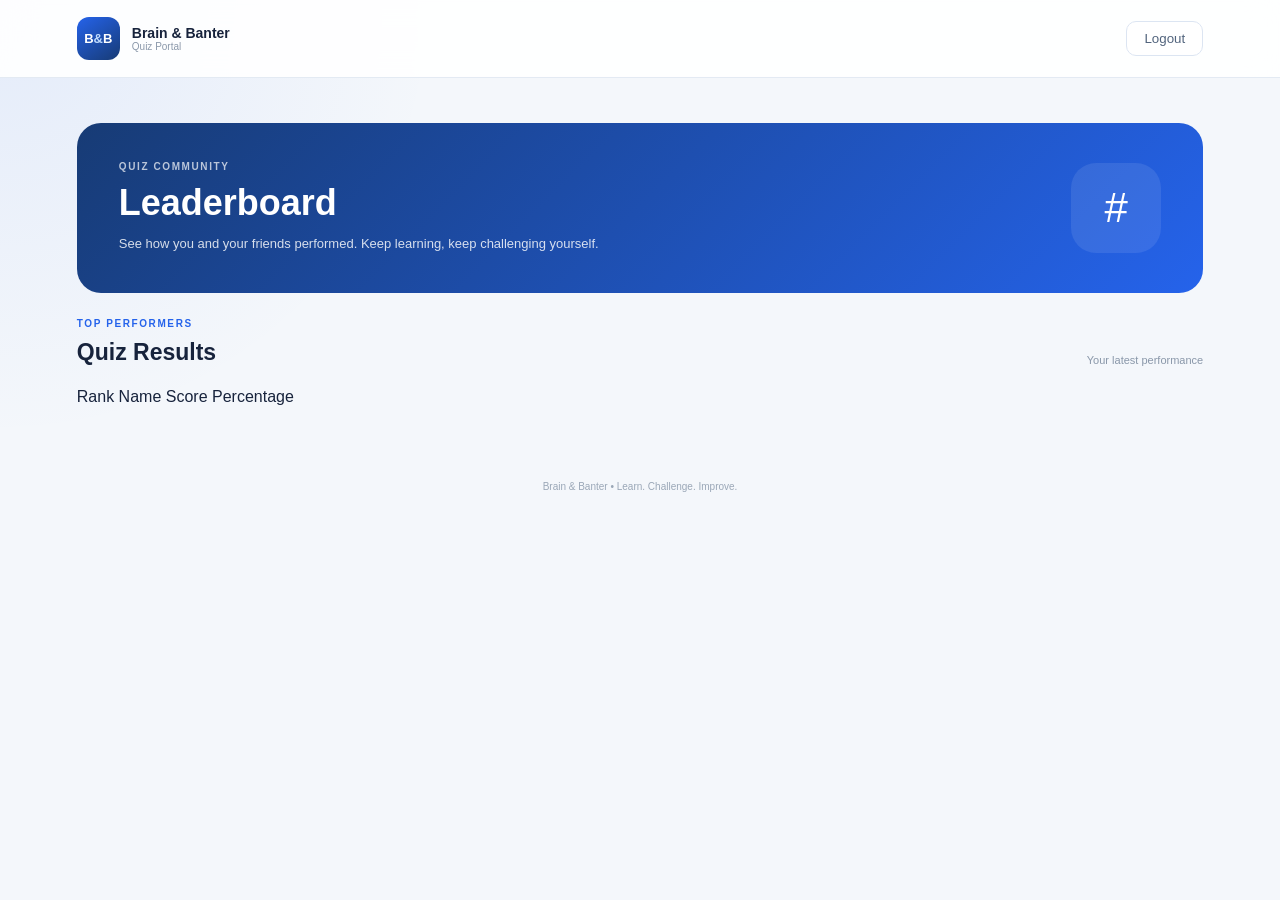
==== leaderboard.html @ 5c5d9dcf "Create leaderboard page This file contains the HTML structure for the leaderboard page, including a " ====
<!DOCTYPE html>
<html lang="en">

<head>

    <meta charset="UTF-8">

    <meta
        name="viewport"
        content="width=device-width, initial-scale=1.0"
    >

    <title>Brain & Banter | Leaderboard</title>

    <link rel="stylesheet" href="style.css">

</head>


<body class="dashboard-body">

    <header class="topbar">

        <div class="brand-small">

            <div class="mini-logo">
                B<span>&</span>B
            </div>

            <div>
                <strong>Brain & Banter</strong>
                <small>Quiz Portal</small>
            </div>

        </div>


        <button
            id="logoutButton"
            class="logout-button"
        >
            Logout
        </button>

    </header>



    <main class="dashboard-main">

        <section class="welcome-banner">

            <div>

                <p class="eyebrow">
                    QUIZ COMMUNITY
                </p>

                <h1>
                    Leaderboard
                </h1>

                <p class="welcome-text">
                    See how you and your friends performed.
                    Keep learning, keep challenging yourself.
                </p>

            </div>


            <div class="dashboard-icon">
                #
            </div>

        </section>



        <div class="section-heading">

            <div>
                <p class="eyebrow">
                    TOP PERFORMERS
                </p>

                <h2>
                    Quiz Results
                </h2>
            </div>

            <p>
                Your latest performance
            </p>

        </div>



        <section
            id="leaderboardContainer"
            class="leaderboard-container"
        >

            <div class="leaderboard-header">

                <span>Rank</span>

                <span>Name</span>

                <span>Score</span>

                <span>Percentage</span>

            </div>


            <div id="leaderboardList">

                <!-- Results will appear here -->

            </div>

        </section>


    </main>



    <footer class="dashboard-footer">

        Brain & Banter
        <span>•</span>
        Learn. Challenge. Improve.

    </footer>


    <script src="script.js"></script>

</body>

</html>
---- style.css ----
* {
    margin: 0;
    padding: 0;
    box-sizing: border-box;
}

:root {
    --blue: #2563eb;
    --dark-blue: #173b75;
    --light-blue: #edf4ff;
    --text: #17233c;
    --muted: #718096;
    --white: #ffffff;
    --border: #dce5f2;
}

body {
    font-family: "Inter", sans-serif;
    color: var(--text);
    background: #f4f7fb;
    overflow-x: hidden;
}


/* ==========================================
   LOGIN
========================================== */

.background {
    position: fixed;
    inset: 0;
    overflow: hidden;
    z-index: 0;

    background:
        radial-gradient(
            circle at 15% 20%,
            rgba(37, 99, 235, 0.13),
            transparent 30%
        ),
        radial-gradient(
            circle at 85% 75%,
            rgba(96, 165, 250, 0.15),
            transparent 32%
        ),
        linear-gradient(
            135deg,
            #f5f8fc,
            #e8eef7
        );
}

.background::before {
    content: "";
    position: absolute;
    inset: 0;

    background-image:
        linear-gradient(
            rgba(37, 99, 235, 0.035) 1px,
            transparent 1px
        ),
        linear-gradient(
            90deg,
            rgba(37, 99, 235, 0.035) 1px,
            transparent 1px
        );

    background-size: 45px 45px;
}

.shape {
    position: absolute;
    border-radius: 50%;
    filter: blur(1px);
}

.shape-one {
    width: 360px;
    height: 360px;
    top: -180px;
    left: -120px;
    background: rgba(59, 130, 246, 0.10);
    animation: floatOne 12s ease-in-out infinite;
}

.shape-two {
    width: 300px;
    height: 300px;
    right: -120px;
    top: 18%;
    background: rgba(96, 165, 250, 0.11);
    animation: floatTwo 14s ease-in-out infinite;
}

.shape-three {
    width: 420px;
    height: 420px;
    bottom: -250px;
    left: 25%;
    background: rgba(147, 197, 253, 0.12);
    animation: floatThree 16s ease-in-out infinite;
}

.floating-symbol {
    position: absolute;
    color: rgba(37, 99, 235, 0.16);
    font-weight: 700;
    user-select: none;
    animation: symbolFloat 8s ease-in-out infinite;
}

.symbol-one {
    top: 14%;
    left: 12%;
    font-size: 34px;
}

.symbol-two {
    top: 72%;
    left: 10%;
    font-size: 42px;
}

.symbol-three {
    top: 18%;
    right: 12%;
    font-size: 38px;
}

.symbol-four {
    bottom: 15%;
    right: 14%;
    font-size: 45px;
}

.symbol-five {
    top: 48%;
    left: 5%;
    font-size: 32px;
}

.symbol-six {
    bottom: 30%;
    right: 6%;
    font-size: 20px;
}

.login-container {
    position: relative;
    z-index: 2;

    min-height: 100vh;

    display: flex;
    align-items: center;
    justify-content: center;

    padding: 40px 20px;
}

.login-card {
    width: 100%;
    max-width: 455px;

    background: rgba(255, 255, 255, 0.94);

    border-radius: 26px;

    padding: 42px;

    box-shadow:
        0 25px 70px rgba(32, 56, 85, 0.13);

    backdrop-filter: blur(15px);

    animation: cardAppear 0.8s ease;
}

.logo-area {
    text-align: center;
    margin-bottom: 34px;
}

.logo {
    width: 72px;
    height: 72px;

    margin: auto;
    margin-bottom: 17px;

    display: flex;
    align-items: center;
    justify-content: center;

    border-radius: 20px;

    background:
        linear-gradient(
            145deg,
            #2563eb,
            #173b75
        );

    color: white;

    font-size: 21px;
    font-weight: 800;
}

.logo span,
.mini-logo span {
    color: #bfdbfe;
}

.logo-area h1 {
    font-size: 25px;
    font-weight: 800;
}

.tagline {
    margin-top: 7px;

    color: var(--muted);

    font-size: 13px;
}

.welcome {
    margin-bottom: 27px;
}

.welcome h2 {
    font-size: 23px;
    margin-bottom: 7px;
}

.welcome p {
    color: var(--muted);
    font-size: 13px;
}

.input-group {
    margin-bottom: 20px;
}

.input-group label {
    display: block;

    margin-bottom: 8px;

    font-size: 13px;
    font-weight: 650;
}

.input-box {
    position: relative;
}

.input-icon {
    position: absolute;

    left: 16px;
    top: 50%;

    transform: translateY(-50%);

    color: #7390b7;
}

.input-box input {
    width: 100%;
    height: 52px;

    border: 1px solid var(--border);
    border-radius: 13px;

    background: #f8fafc;

    padding: 0 75px 0 43px;

    outline: none;

    font-family: inherit;
}

.input-box input:focus {
    border-color: #6d9ff5;

    background: white;

    box-shadow:
        0 0 0 4px rgba(37, 99, 235, 0.08);
}

.show-password {
    position: absolute;

    right: 13px;
    top: 50%;

    transform: translateY(-50%);

    border: none;
    background: transparent;

    color: var(--blue);

    cursor: pointer;

    font-weight: 650;
}

.login-message {
    min-height: 20px;

    margin-bottom: 10px;

    text-align: center;

    font-size: 12px;
}

.login-button {
    width: 100%;
    height: 54px;

    border: none;
    border-radius: 14px;

    background:
        linear-gradient(
            135deg,
            #2563eb,
            #1d4ed8
        );

    color: white;

    font-family: inherit;

    font-weight: 700;

    cursor: pointer;

    transition: 0.25s ease;
}

.login-button:hover {
    transform: translateY(-2px);
}

.arrow {
    margin-left: 10px;
}

.portal-info {
    display: flex;
    align-items: center;

    gap: 10px;

    margin: 27px 0 20px;
}

.portal-info span {
    height: 1px;
    flex: 1;

    background: #e4eaf2;
}

.portal-info p {
    color: #8a98aa;

    font-size: 10px;
}

.login-card footer {
    text-align: center;

    color: #a1acba;

    font-size: 10px;
}


/* ==========================================
   DASHBOARD
========================================== */

.dashboard-body {
    min-height: 100vh;

    background:
        radial-gradient(
            circle at 0% 0%,
            rgba(37, 99, 235, 0.08),
            transparent 28%
        ),
        #f4f7fb;
}

.topbar,
.quiz-topbar,
.result-topbar {
    height: 78px;

    padding: 0 6%;

    display: flex;
    align-items: center;
    justify-content: space-between;

    background: rgba(255, 255, 255, 0.9);

    border-bottom: 1px solid #e3eaf3;

    backdrop-filter: blur(15px);
}

.brand-small,
.result-brand,
.quiz-brand {
    display: flex;
    align-items: center;

    gap: 12px;
}

.mini-logo {
    width: 43px;
    height: 43px;

    display: flex;
    align-items: center;
    justify-content: center;

    border-radius: 12px;

    background:
        linear-gradient(
            145deg,
            #2563eb,
            #173b75
        );

    color: white;

    font-size: 13px;
    font-weight: 800;
}

.brand-small strong,
.result-brand strong {
    display: block;

    font-size: 14px;
}

.brand-small small,
.result-brand small {
    display: block;

    color: #8a98aa;

    font-size: 10px;
}

.logout-button {
    border: 1px solid #dce5f2;

    background: white;

    color: #52647d;

    border-radius: 10px;

    padding: 9px 17px;

    font-family: inherit;

    cursor: pointer;
}

.dashboard-main {
    width: min(1180px, 88%);

    margin: auto;

    padding: 45px 0 55px;
}

.welcome-banner {
    display: flex;
    align-items: center;
    justify-content: space-between;

    padding: 38px 42px;

    border-radius: 24px;

    background:
        linear-gradient(
            135deg,
            #173b75,
            #2563eb
        );

    color: white;

    margin-bottom: 25px;
}

.welcome-banner h1 {
    font-size: clamp(25px, 4vw, 36px);

    margin-bottom: 9px;
}

.welcome-banner h1 span {
    color: #bfdbfe;
}

.welcome-text {
    max-width: 540px;

    font-size: 13px;

    line-height: 1.7;

    opacity: 0.82;
}

.eyebrow {
    margin-bottom: 10px;

    font-size: 10px;
    font-weight: 700;

    letter-spacing: 1.6px;

    color: var(--blue);
}

.welcome-banner .eyebrow {
    color: white;
    opacity: 0.7;
}

.dashboard-icon {
    width: 90px;
    height: 90px;

    display: flex;
    align-items: center;
    justify-content: center;

    border-radius: 25px;

    background: rgba(255, 255, 255, 0.09);

    font-size: 42px;
}

.stats-grid {
    display: grid;

    grid-template-columns:
        repeat(3, 1fr);

    gap: 18px;

    margin-bottom: 45px;
}

.stat-card {
    display: flex;
    align-items: center;

    gap: 15px;

    padding: 20px;

    background: white;

    border: 1px solid #e5ebf3;

    border-radius: 17px;
}

.stat-icon {
    width: 47px;
    height: 47px;

    display: flex;
    align-items: center;
    justify-content: center;

    border-radius: 13px;

    background: var(--light-blue);

    color: var(--blue);

    font-weight: 800;
}

.stat-card strong {
    display: block;

    font-size: 13px;
}

.stat-card span {
    display: block;

    margin-top: 4px;

    color: #8b99aa;

    font-size: 10px;
}

.section-heading {
    display: flex;

    align-items: flex-end;
    justify-content: space-between;

    margin-bottom: 22px;
}

.section-heading h2 {
    font-size: 23px;
}

.section-heading > p {
    color: #8997a9;

    font-size: 11px;
}

.subjects-grid {
    display: grid;

    grid-template-columns:
        repeat(3, 1fr);

    gap: 18px;
}

.subject-card {
    position: relative;

    min-height: 245px;

    padding: 25px;

    text-align: left;

    border: 1px solid #e1e8f1;

    border-radius: 20px;

    background: white;

    cursor: pointer;

    font-family: inherit;

    color: var(--text);

    transition: 0.3s ease;
}

.subject-card:hover {
    transform: translateY(-6px);

    border-color: #c8daf5;

    box-shadow:
        0 18px 35px rgba(31, 55, 82, 0.10);
}

.subject-number {
    position: absolute;

    top: 20px;
    right: 22px;

    color: #a2afbf;

    font-size: 10px;
    font-weight: 700;
}

.subject-symbol {
    width: 48px;
    height: 48px;

    display: flex;
    align-items: center;
    justify-content: center;

    margin-bottom: 22px;

    border-radius: 13px;

    background: var(--light-blue);

    color: var(--blue);

    font-size: 15px;
    font-weight: 800;
}

.subject-card h3 {
    font-size: 17px;

    margin-bottom: 8px;
}

.subject-card p {
    color: #7c899a;

    font-size: 11px;

    line-height: 1.65;

    margin-bottom: 19px;
}

.start-link {
    color: var(--blue);

    font-size: 11px;
    font-weight: 700;
}

.dashboard-footer,
.quiz-footer,
.result-footer {
    padding: 20px;

    text-align: center;

    color: #9aa7b7;

    font-size: 10px;
}


/* ==========================================
   QUIZ
========================================== */

.quiz-body {
    min-height: 100vh;

    background:
        radial-gradient(
            circle at 10% 10%,
            rgba(37, 99, 235, 0.08),
            transparent 30%
        ),
        #f4f7fb;
}

.back-button {
    border: none;

    background: transparent;

    color: #52647d;

    font-family: inherit;

    cursor: pointer;

    font-size: 12px;
}

.quiz-brand span {
    font-size: 13px;
    font-weight: 800;
}

.quiz-main {
    width: min(850px, 90%);

    margin: auto;

    padding: 45px 0;
}

.quiz-header {
    display: flex;

    align-items: center;
    justify-content: space-between;

    margin-bottom: 25px;
}

.quiz-header h1 {
    font-size: 31px;

    margin-bottom: 7px;
}

.quiz-header p:not(.eyebrow) {
    color: #8290a2;

    font-size: 12px;
}

.timer-box {
    min-width: 105px;

    padding: 14px;

    text-align: center;

    background: white;

    border: 1px solid #e0e7f0;

    border-radius: 14px;
}

.timer-label {
    display: block;

    color: #8997a9;

    font-size: 9px;
    font-weight: 700;

    letter-spacing: 1px;

    margin-bottom: 5px;
}

.timer-box strong {
    font-size: 20px;

    color: var(--blue);
}

.timer-warning {
    color: #d14343 !important;
}

.progress-section {
    margin-bottom: 20px;
}

.progress-info {
    display: flex;

    justify-content: space-between;

    margin-bottom: 8px;

    color: #7d8a9c;

    font-size: 10px;
}

.progress-bar {
    height: 7px;

    overflow: hidden;

    border-radius: 10px;

    background: #e2e9f2;
}

.progress-fill {
    width: 10%;
    height: 100%;

    border-radius: inherit;

    background:
        linear-gradient(
            90deg,
            #2563eb,
            #60a5fa
        );

    transition: width 0.3s ease;
}

.question-card {
    padding: 35px;

    background: white;

    border: 1px solid #e1e8f1;

    border-radius: 22px;

    box-shadow:
        0 12px 35px rgba(31, 55, 82, 0.06);
}

.question-number {
    color: var(--blue);

    font-size: 10px;
    font-weight: 800;

    letter-spacing: 1.2px;

    margin-bottom: 16px;
}

.question-card h2 {
    font-size: 21px;

    line-height: 1.5;

    margin-bottom: 28px;
}

.options-container {
    display: grid;

    gap: 12px;
}

.quiz-option {
    width: 100%;

    min-height: 58px;

    display: flex;
    align-items: center;

    gap: 14px;

    padding: 10px 15px;

    border: 1px solid #e0e7f0;

    border-radius: 13px;

    background: #fbfcfe;

    color: var(--text);

    text-align: left;

    font-family: inherit;

    cursor: pointer;

    transition: 0.2s ease;
}

.quiz-option:hover {
    border-color: #9dbbe9;

    background: #f5f9ff;
}

.quiz-option.selected {
    border-color: var(--blue);

    background: #edf4ff;

    box-shadow:
        0 0 0 3px rgba(37, 99, 235, 0.07);
}

.option-letter {
    width: 34px;
    height: 34px;

    flex-shrink: 0;

    display: flex;
    align-items: center;
    justify-content: center;

    border-radius: 10px;

    background: #e9f1ff;

    color: var(--blue);

    font-size: 12px;
    font-weight: 800;
}

.quiz-option.selected .option-letter {
    background: var(--blue);

    color: white;
}

.option-text {
    font-size: 12px;

    line-height: 1.5;
}

.quiz-navigation {
    display: flex;

    justify-content: space-between;

    margin-top: 30px;
}

.previous-button,
.next-button {
    min-width: 115px;

    height: 45px;

    border-radius: 11px;

    font-family: inherit;

    font-size: 12px;
    font-weight: 700;

    cursor: pointer;
}

.previous-button {
    border: 1px solid #dce5f2;

    background: white;

    color: #68778b;
}

.previous-button:disabled {
    opacity: 0.4;

    cursor: not-allowed;
}

.next-button {
    border: none;

    background: var(--blue);

    color: white;

    box-shadow:
        0 8px 18px rgba(37, 99, 235, 0.18);
}

.exit-button {
    display: block;

    margin: 22px auto 0;

    border: none;

    background: transparent;

    color: #a05b5b;

    font-family: inherit;

    font-size: 10px;

    cursor: pointer;
}


/* ==========================================
   RESULT
========================================== */

.result-body {
    min-height: 100vh;

    background:
        radial-gradient(
            circle at 50% 0%,
            rgba(37, 99, 235, 0.10),
            transparent 35%
        ),
        #f4f7fb;
}

.result-main {
    width: min(760px, 90%);

    margin: auto;

    padding: 50px 0;
}

.result-card {
    padding: 42px;

    text-align: center;

    background: white;

    border: 1px solid #e1e8f1;

    border-radius: 25px;

    box-shadow:
        0 18px 45px rgba(31, 55, 82, 0.07);
}

.result-check {
    width: 58px;
    height: 58px;

    margin: 0 auto 18px;

    display: flex;
    align-items: center;
    justify-content: center;

    border-radius: 50%;

    background: #eaf5ee;

    color: #16803c;

    font-size: 25px;
    font-weight: 800;
}

.result-card h1 {
    font-size: 28px;

    margin-bottom: 9px;
}

.result-card h1 span {
    color: var(--blue);
}

.result-subtitle {
    color: #8290a2;

    font-size: 12px;
}

.score-circle {
    width: 155px;
    height: 155px;

    margin: 30px auto 10px;

    display: flex;
    align-items: center;
    justify-content: center;

    border-radius: 50%;

    background:
        radial-gradient(
            circle,
            white 58%,
            transparent 59%
        );

    border: 12px solid #eaf1fc;
}

.score-circle strong {
    color: var(--blue);

    font-size: 40px;
}

.score-circle span {
    color: #8795a7;

    font-size: 16px;
}

.score-label {
    color: #7d8a9c;

    font-size: 11px;
}

.percentage-box {
    margin-top: 28px;

    text-align: left;
}

.percentage-heading {
    display: flex;

    justify-content: space-between;

    margin-bottom: 9px;

    color: #718096;

    font-size: 11px;
}

.percentage-heading strong {
    color: var(--blue);
}

.percentage-bar {
    height: 9px;

    overflow: hidden;

    border-radius: 10px;

    background: #e4ebf4;
}

.percentage-fill {
    width: 0%;
    height: 100%;

    border-radius: inherit;

    background:
        linear-gradient(
            90deg,
            #2563eb,
            #60a5fa
        );

    transition: width 0.8s ease;
}

.performance-message {
    margin: 25px 0;

    padding: 15px;

    border-radius: 12px;

    background: #f5f8fc;

    color: #64748b;

    font-size: 11px;

    line-height: 1.6;
}

.result-buttons {
    display: flex;

    justify-content: center;

    gap: 12px;
}

.primary-result-button,
.secondary-result-button {
    min-width: 130px;

    height: 45px;

    border-radius: 11px;

    font-family: inherit;

    font-size: 11px;
    font-weight: 700;

    cursor: pointer;
}

.primary-result-button {
    border: none;

    background: var(--blue);

    color: white;
}

.secondary-result-button {
    border: 1px solid #dce5f2;

    background: white;

    color: #637289;
}

.result-details {
    display: grid;

    grid-template-columns:
        repeat(3, 1fr);

    gap: 14px;

    margin-top: 18px;
}

.detail-box {
    padding: 20px;

    text-align: center;

    background: white;

    border: 1px solid #e1e8f1;

    border-radius: 16px;
}

.detail-number {
    display: block;

    color: var(--blue);

    font-size: 23px;
    font-weight: 800;

    margin-bottom: 5px;
}

.detail-box strong {
    display: block;

    font-size: 11px;
}

.detail-box small {
    color: #9aa7b7;

    font-size: 9px;
}


/* ==========================================
   ANIMATIONS
========================================== */

@keyframes cardAppear {

    from {
        opacity: 0;
        transform: translateY(25px);
    }

    to {
        opacity: 1;
        transform: translateY(0);
    }
}

@keyframes floatOne {

    0%, 100% {
        transform: translate(0, 0);
    }

    50% {
        transform: translate(35px, 25px);
    }
}

@keyframes floatTwo {

    0%, 100% {
        transform: translate(0, 0);
    }

    50% {
        transform: translate(-30px, 35px);
    }
}

@keyframes floatThree {

    0%, 100% {
        transform: translate(0, 0);
    }

    50% {
        transform: translate(25px, -25px);
    }
}

@keyframes symbolFloat {

    0%, 100% {
        transform: translateY(0);
    }

    50% {
        transform: translateY(-13px);
    }
}


/* ==========================================
   RESPONSIVE
========================================== */

@media (max-width: 900px) {

    .subjects-grid {
        grid-template-columns:
            repeat(2, 1fr);
    }

    .dashboard-main {
        width: 92%;
    }

}


@media (max-width: 650px) {

    .topbar,
    .quiz-topbar,
    .result-topbar {
        height: 70px;

        padding: 0 5%;
    }

    .dashboard-main,
    .quiz-main,
    .result-main {
        width: 92%;

        padding-top: 28px;
    }

    .welcome-banner {
        padding: 28px 23px;
    }

    .dashboard-icon {
        display: none;
    }

    .stats-grid {
        grid-template-columns: 1fr;

        gap: 11px;

        margin-bottom: 35px;
    }

    .section-heading {
        display: block;
    }

    .section-heading > p {
        margin-top: 7px;
    }

    .subjects-grid {
        grid-template-columns: 1fr;
    }

    .quiz-header {
        align-items: flex-start;

        gap: 15px;
    }

    .quiz-header h1 {
        font-size: 25px;
    }

    .timer-box {
        min-width: 88px;

        padding: 11px;
    }

    .question-card {
        padding: 24px 19px;
    }

    .question-card h2 {
        font-size: 18px;
    }

    .result-card {
        padding: 30px 20px;
    }

}


@media (max-width: 480px) {

    .login-card {
        padding: 31px 22px 24px;

        border-radius: 22px;
    }

    .logo {
        width: 64px;
        height: 64px;
    }

    .welcome-banner h1 {
        font-size: 25px;
    }

    .brand-small strong,
    .result-brand strong {
        font-size: 12px;
    }

    .brand-small small,
    .result-brand small {
        font-size: 9px;
    }

    .quiz-brand span {
        font-size: 11px;
    }

    .quiz-header {
        flex-direction: column;
    }

    .timer-box {
        width: 100%;
    }

    .quiz-navigation {
        gap: 10px;
    }

    .previous-button,
    .next-button {
        flex: 1;
    }

    .result-card h1 {
        font-size: 23px;
    }

    .result-buttons {
        flex-direction: column;
    }

    .primary-result-button,
    .secondary-result-button {
        width: 100%;
    }

    .result-details {
        grid-template-columns: 1fr;
    }

}
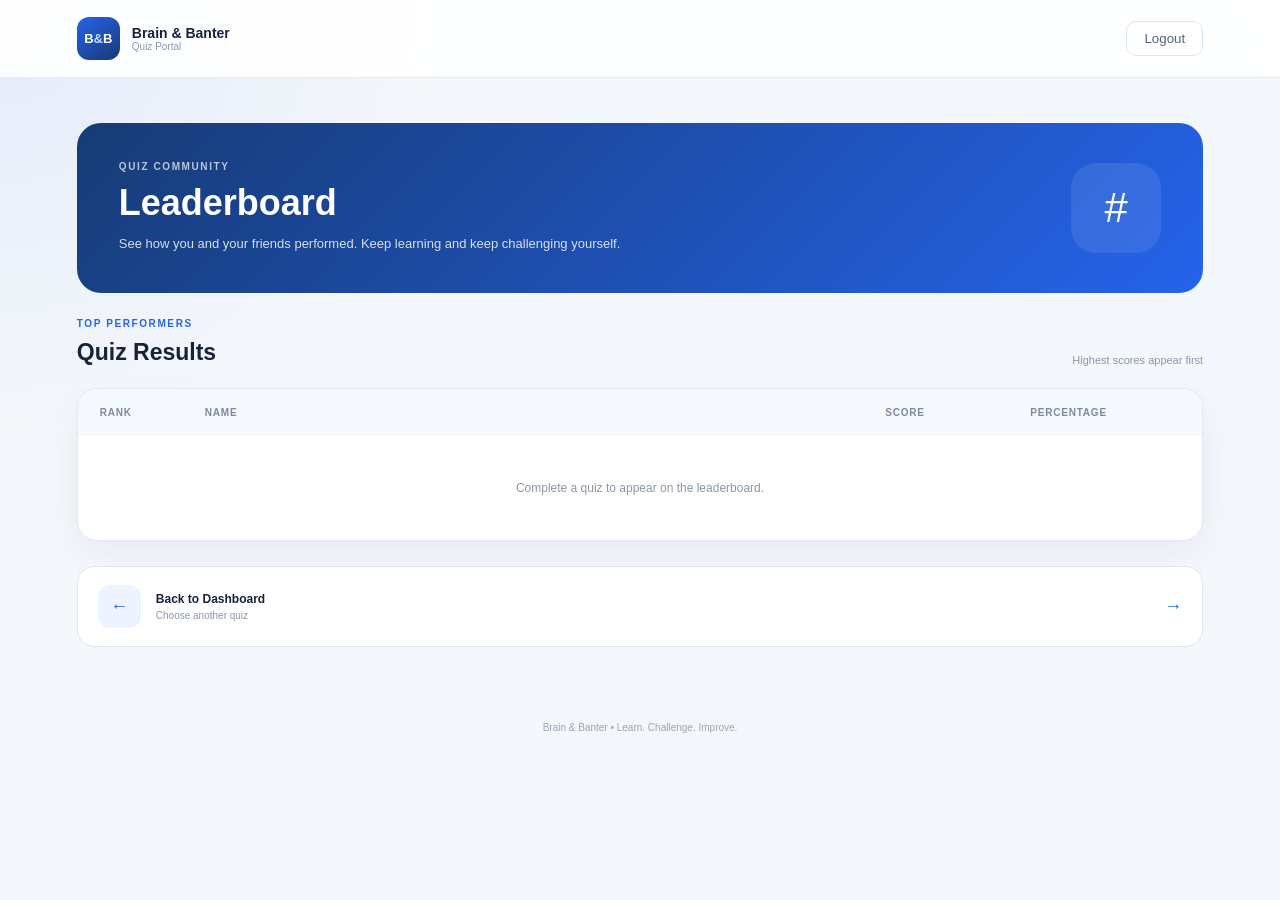
==== commit cc858aa8: "Finalize leaderboard page" ====
--- a/leaderboard.html
+++ b/leaderboard.html
@@ -12,14 +12,21 @@
 
     <title>Brain & Banter | Leaderboard</title>
 
-    <link rel="stylesheet" href="style.css">
+    <link
+        rel="stylesheet"
+        href="style.css"
+    >
 
 </head>
 
 
 <body class="dashboard-body">
 
+
+    <!-- TOP BAR -->
+
     <header class="topbar">
+
 
         <div class="brand-small">
 
@@ -27,9 +34,17 @@
                 B<span>&</span>B
             </div>
 
+
             <div>
-                <strong>Brain & Banter</strong>
-                <small>Quiz Portal</small>
+
+                <strong>
+                    Brain & Banter
+                </strong>
+
+                <small>
+                    Quiz Portal
+                </small>
+
             </div>
 
         </div>
@@ -46,7 +61,12 @@
 
 
 
+    <!-- MAIN -->
+
     <main class="dashboard-main">
+
+
+        <!-- HEADER BANNER -->
 
         <section class="welcome-banner">
 
@@ -56,13 +76,17 @@
                     QUIZ COMMUNITY
                 </p>
 
+
                 <h1>
                     Leaderboard
                 </h1>
 
+
                 <p class="welcome-text">
+
                     See how you and your friends performed.
-                    Keep learning, keep challenging yourself.
+                    Keep learning and keep challenging yourself.
+
                 </p>
 
             </div>
@@ -76,68 +100,146 @@
 
 
 
+        <!-- HEADING -->
+
         <div class="section-heading">
 
+
             <div>
+
                 <p class="eyebrow">
                     TOP PERFORMERS
                 </p>
 
+
                 <h2>
                     Quiz Results
                 </h2>
-            </div>
+
+            </div>
+
 
             <p>
-                Your latest performance
+                Highest scores appear first
             </p>
 
         </div>
 
 
+
+        <!-- LEADERBOARD -->
 
         <section
             id="leaderboardContainer"
             class="leaderboard-container"
         >
 
+
+            <!-- TABLE HEADER -->
+
             <div class="leaderboard-header">
 
-                <span>Rank</span>
-
-                <span>Name</span>
-
-                <span>Score</span>
-
-                <span>Percentage</span>
-
-            </div>
-
+                <span>
+                    Rank
+                </span>
+
+
+                <span>
+                    Name
+                </span>
+
+
+                <span>
+                    Score
+                </span>
+
+
+                <span>
+                    Percentage
+                </span>
+
+            </div>
+
+
+
+            <!-- RESULTS -->
 
             <div id="leaderboardList">
 
-                <!-- Results will appear here -->
-
-            </div>
+                <div class="empty-leaderboard">
+
+                    Complete a quiz to appear
+                    on the leaderboard.
+
+                </div>
+
+            </div>
+
 
         </section>
 
 
+
+        <!-- BACK BUTTON -->
+
+        <div class="dashboard-actions">
+
+            <button
+                id="leaderboardDashboard"
+                class="dashboard-action-button"
+            >
+
+                <span class="action-icon">
+                    ←
+                </span>
+
+
+                <span>
+
+                    <strong>
+                        Back to Dashboard
+                    </strong>
+
+
+                    <small>
+                        Choose another quiz
+                    </small>
+
+                </span>
+
+
+                <span class="action-arrow">
+                    →
+                </span>
+
+            </button>
+
+        </div>
+
+
     </main>
 
 
 
+    <!-- FOOTER -->
+
     <footer class="dashboard-footer">
 
         Brain & Banter
-        <span>•</span>
+
+        <span>
+            •
+        </span>
+
         Learn. Challenge. Improve.
 
     </footer>
 
 
+
     <script src="script.js"></script>
 
+
 </body>
 
 </html>
--- a/style.css
+++ b/style.css
@@ -1565,3 +1565,237 @@
     }
 
 }
+/* ==========================================
+   LEADERBOARD
+========================================== */
+
+.leaderboard-container {
+    background: white;
+
+    border: 1px solid #e1e8f1;
+
+    border-radius: 20px;
+
+    overflow: hidden;
+
+    box-shadow:
+        0 12px 35px rgba(31, 55, 82, 0.06);
+}
+
+.leaderboard-header,
+.leaderboard-row {
+    display: grid;
+
+    grid-template-columns:
+        90px 1fr 130px 150px;
+
+    align-items: center;
+
+    gap: 15px;
+
+    padding: 18px 22px;
+}
+
+.leaderboard-header {
+    background: #f5f8fc;
+
+    color: #7d8a9c;
+
+    font-size: 10px;
+
+    font-weight: 700;
+
+    text-transform: uppercase;
+
+    letter-spacing: 0.8px;
+}
+
+.leaderboard-row {
+    border-top: 1px solid #edf1f6;
+
+    font-size: 12px;
+
+    transition: 0.2s ease;
+}
+
+.leaderboard-row:hover {
+    background: #f8fbff;
+}
+
+.leaderboard-rank {
+    width: 32px;
+    height: 32px;
+
+    display: flex;
+
+    align-items: center;
+
+    justify-content: center;
+
+    border-radius: 9px;
+
+    background: #edf4ff;
+
+    color: #2563eb;
+
+    font-size: 11px;
+
+    font-weight: 800;
+}
+
+.leaderboard-name {
+    font-weight: 700;
+}
+
+.leaderboard-score {
+    color: #52647d;
+
+    font-weight: 600;
+}
+
+.leaderboard-percentage {
+    color: #2563eb;
+
+    font-weight: 800;
+}
+
+.empty-leaderboard {
+    padding: 45px 20px;
+
+    text-align: center;
+
+    color: #8997a9;
+
+    font-size: 12px;
+}
+
+.current-user-row {
+    background: #f4f8ff;
+}
+
+
+/* MOBILE LEADERBOARD */
+
+@media (max-width: 650px) {
+
+    .leaderboard-header,
+    .leaderboard-row {
+
+        grid-template-columns:
+            45px 1fr 80px 85px;
+
+        gap: 7px;
+
+        padding: 15px 12px;
+
+    }
+
+    .leaderboard-header {
+        font-size: 8px;
+    }
+
+    .leaderboard-row {
+        font-size: 10px;
+    }
+
+    .leaderboard-rank {
+        width: 27px;
+        height: 27px;
+
+        font-size: 9px;
+    }
+
+    .leaderboard-score,
+    .leaderboard-percentage {
+        font-size: 9px;
+    }
+
+}
+/* ==========================================
+   DASHBOARD ACTIONS
+========================================== */
+
+.dashboard-actions {
+    margin-top: 25px;
+}
+
+.dashboard-action-button {
+    width: 100%;
+
+    display: flex;
+    align-items: center;
+
+    gap: 15px;
+
+    padding: 18px 20px;
+
+    border: 1px solid #dfe7f1;
+
+    border-radius: 17px;
+
+    background: white;
+
+    color: #17233c;
+
+    font-family: inherit;
+
+    text-align: left;
+
+    cursor: pointer;
+
+    transition: 0.25s ease;
+}
+
+.dashboard-action-button:hover {
+    transform: translateY(-3px);
+
+    border-color: #bcd2f2;
+
+    box-shadow:
+        0 12px 28px rgba(31, 55, 82, 0.08);
+}
+
+.action-icon {
+    width: 43px;
+    height: 43px;
+
+    display: flex;
+    align-items: center;
+    justify-content: center;
+
+    flex-shrink: 0;
+
+    border-radius: 12px;
+
+    background: #edf4ff;
+
+    color: #2563eb;
+
+    font-size: 18px;
+
+    font-weight: 800;
+}
+
+.dashboard-action-button strong {
+    display: block;
+
+    font-size: 12px;
+
+    margin-bottom: 4px;
+}
+
+.dashboard-action-button small {
+    display: block;
+
+    color: #8997a9;
+
+    font-size: 10px;
+}
+
+.action-arrow {
+    margin-left: auto;
+
+    color: #2563eb;
+
+    font-size: 18px;
+}
